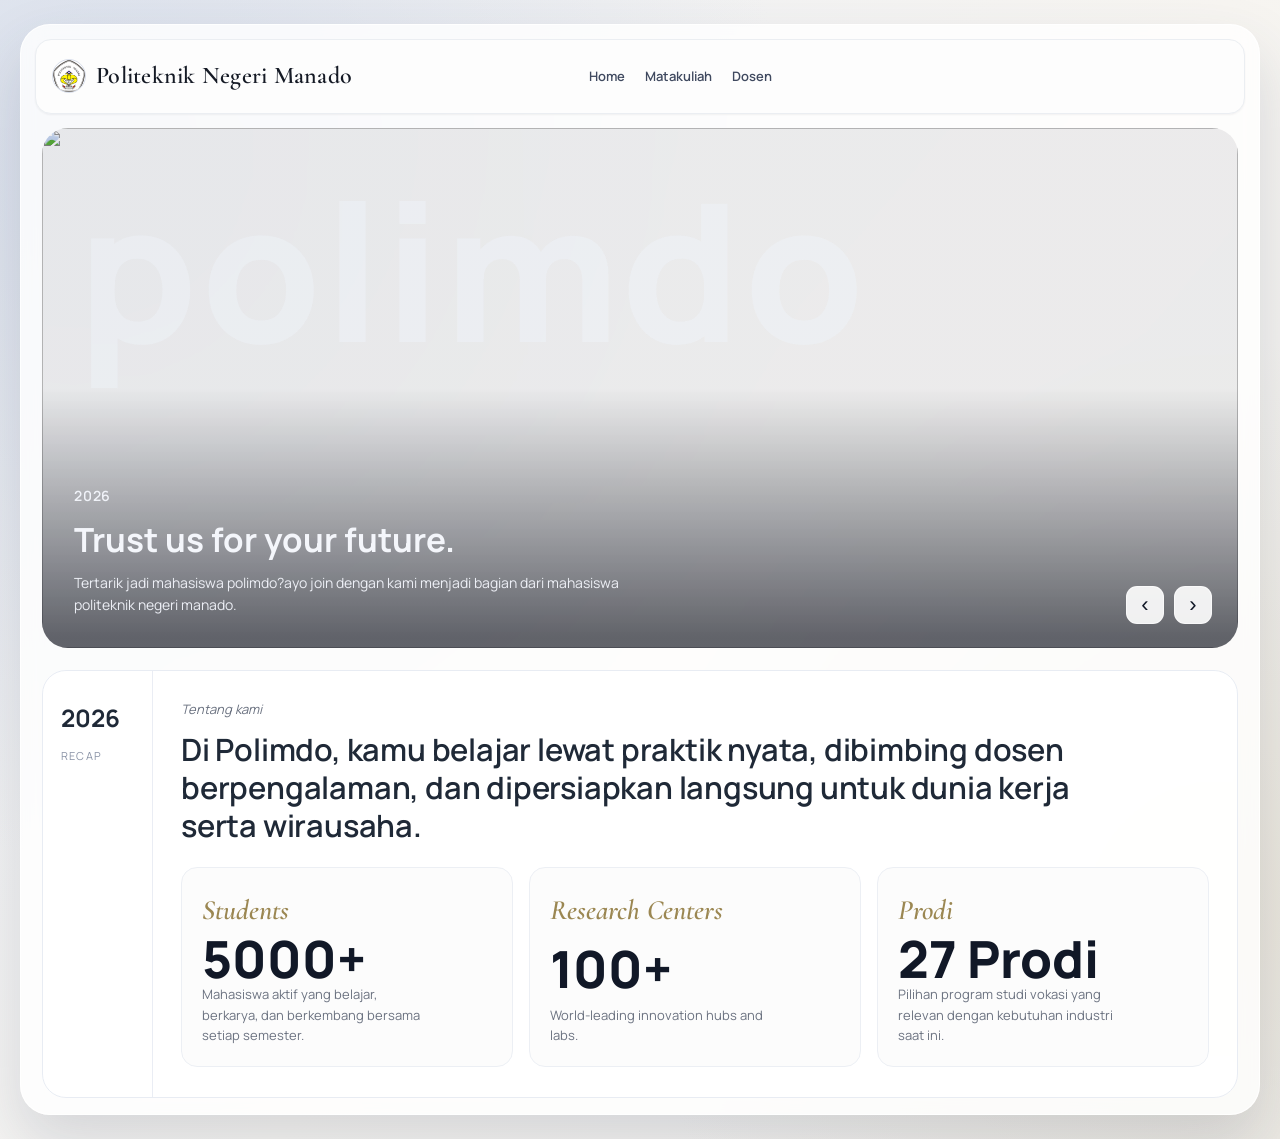
==== page/index.html @ b1f9617b "buat slider gambar di home" ====
<!DOCTYPE html>
<html lang="id">
<head>
    <meta charset="UTF-8">
    <meta name="viewport" content="width=device-width, initial-scale=1.0">
    <meta name="description" content="Sistem Akademik ATS Kampus - Platform manajemen akademik modern">
    <title>Home - ATS Kampus</title>
    <link rel="preconnect" href="https://fonts.googleapis.com">
    <link rel="preconnect" href="https://fonts.gstatic.com" crossorigin>
    <link href="https://fonts.googleapis.com/css2?family=Cormorant+Garamond:wght@500;600;700&family=Manrope:wght@400;500;600;700;800&display=swap" rel="stylesheet">
    <link rel="stylesheet" href="../assets/css/style.css">
</head>
<body class="home-page">

<div class="home-surface">
    <header class="home-topbar">
        <a class="brand" href="index.html">
            <span class="brand-mark">
                <img src="../assets/img/logo_polimdo.png" alt="Logo Politeknik Negeri Manado">
            </span>
            <span class="brand-text">Politeknik Negeri Manado</span>
        </a>

        <nav class="home-nav" aria-label="Navigasi utama">
            <a href="index.html">Home</a>
            <a href="list.html">Matakuliah</a>
            <a href="dosen.html">Dosen</a>
        </nav>

        <div class="nav-spacer" aria-hidden="true"></div>
    </header>

    <main class="home-main">
        <section class="hero-card" aria-label="Highlight utama kampus">
            <div class="hero-slides" aria-hidden="true">
                <img class="hero-slide is-active" src="https://images.unsplash.com/photo-1523050854058-8df90110c9f1?auto=format&fit=crop&w=1600&q=80" alt="">
                <img class="hero-slide" src="https://images.unsplash.com/photo-1541339907198-e08756dedf3f?auto=format&fit=crop&w=1600&q=80" alt="">
                <img class="hero-slide" src="https://images.unsplash.com/photo-1523240795612-9a054b0db644?auto=format&fit=crop&w=1600&q=80" alt="">
            </div>
            <div class="hero-overlay"></div>
            <div class="hero-title-watermark">POLIMDO</div>

            <div class="hero-content">
                <p class="hero-year">2026</p>
                <h1>Trust us for your future.</h1>
                <p>Tertarik jadi mahasiswa polimdo?ayo join dengan kami menjadi bagian dari mahasiswa politeknik negeri manado.</p>
            </div>

            <div class="hero-controls">
                <button type="button" class="hero-prev" aria-label="Gambar sebelumnya">&#8249;</button>
                <button type="button" class="hero-next" aria-label="Gambar berikutnya">&#8250;</button>
            </div>
        </section>

        <section class="numbers-block" aria-label="Ringkasan pencapaian">
            <aside class="recap-rail">
                <span>2026</span>
                <p>Recap</p>
            </aside>

            <div class="numbers-content">
                <p class="eyebrow">Tentang kami</p>
                <h2>Di Polimdo, kamu belajar lewat praktik nyata, dibimbing dosen berpengalaman, dan dipersiapkan langsung untuk dunia kerja serta wirausaha.</h2>

                <div class="numbers-grid">
                    <article class="number-card">
                        <h3>Students</h3>
                        <strong>5000+</strong>
                        <p>Mahasiswa aktif yang belajar, berkarya, dan berkembang bersama setiap semester.</p>
                    </article>

                    <article class="number-card">
                        <h3>Research Centers</h3>
                        <strong>100+</strong>
                        <p>World-leading innovation hubs and labs.</p>
                    </article>

                    <article class="number-card">
                        <h3>Prodi</h3>
                        <strong>27 Prodi</strong>
                        <p>Pilihan program studi vokasi yang relevan dengan kebutuhan industri saat ini.</p>
                    </article>
                </div>
            </div>
        </section>
    </main>
</div>

<script>
    (function () {
        var slides = document.querySelectorAll('.hero-slide');
        var prevButton = document.querySelector('.hero-prev');
        var nextButton = document.querySelector('.hero-next');
        var currentIndex = 0;

        if (!slides.length || !prevButton || !nextButton) {
            return;
        }

        function showSlide(index) {
            slides[currentIndex].classList.remove('is-active');
            currentIndex = (index + slides.length) % slides.length;
            slides[currentIndex].classList.add('is-active');
        }

        prevButton.addEventListener('click', function () {
            showSlide(currentIndex - 1);
        });

        nextButton.addEventListener('click', function () {
            showSlide(currentIndex + 1);
        });
    })();
</script>

</body>
</html>
---- assets/css/style.css ----
/* RESET */
* {
    margin: 0;
    padding: 0;
    box-sizing: border-box;
}

/* COLOR PALETTE - shadcn inspired */
:root {
    --bg-primary: #ffffff;
    --bg-secondary: #f9fafb;
    --border: #e5e7eb;
    --border-light: #f3f4f6;
    --text-primary: #111827;
    --text-secondary: #6b7280;
    --text-tertiary: #9ca3af;
    --accent: #3b82f6;
    --accent-hover: #2563eb;
    --shadow-sm: 0 1px 2px 0 rgba(0, 0, 0, 0.05);
    --shadow-md: 0 4px 6px -1px rgba(0, 0, 0, 0.1);
}

/* GLOBAL */
body {
    font-family: -apple-system, BlinkMacSystemFont, 'Segoe UI', Roboto, 'Helvetica Neue', sans-serif;
    background: var(--bg-secondary);
    color: var(--text-primary);
    line-height: 1.6;
    min-height: 100vh;
    display: flex;
    flex-direction: column;
}

/* HOME PAGE */
.home-page {
    font-family: 'Manrope', -apple-system, BlinkMacSystemFont, 'Segoe UI', sans-serif;
    background:
        radial-gradient(circle at 8% 15%, rgba(194, 204, 223, 0.45), transparent 45%),
        radial-gradient(circle at 95% 80%, rgba(222, 211, 186, 0.38), transparent 38%),
        linear-gradient(130deg, #eceff5 0%, #f7f5f1 55%, #efefee 100%);
    min-height: 100vh;
    display: block;
    color: #111827;
}

.home-surface {
    max-width: 1240px;
    margin: 24px auto;
    padding: 14px;
    background: rgba(255, 255, 255, 0.8);
    border: 1px solid rgba(255, 255, 255, 0.85);
    border-radius: 30px;
    backdrop-filter: blur(10px);
    box-shadow: 0 28px 60px rgba(56, 66, 93, 0.17);
}

.home-topbar {
    display: flex;
    align-items: center;
    justify-content: space-between;
    gap: 16px;
    background: #fdfdfd;
    border: 1px solid #ebeef2;
    border-radius: 16px;
    padding: 10px 16px;
}

.brand {
    display: flex;
    align-items: center;
    gap: 10px;
    text-decoration: none;
    color: #151a25;
    min-width: 220px;
}

.brand-mark {
    width: 34px;
    height: 34px;
    border-radius: 50%;
    display: grid;
    place-items: center;
    background: #ffffff;
    border: 1px solid #d8deeb;
    overflow: hidden;
}

.brand-mark img {
    width: 100%;
    height: 100%;
    object-fit: cover;
}

.brand-text {
    font-family: 'Cormorant Garamond', Georgia, serif;
    font-size: 24px;
    letter-spacing: 0.25px;
    font-weight: 600;
}

.home-nav {
    display: flex;
    align-items: center;
    justify-content: center;
    flex-wrap: wrap;
    gap: 20px;
    flex: 1;
}

.home-nav a {
    color: #3f495f;
    text-decoration: none;
    font-size: 13px;
    font-weight: 600;
    transition: color 0.2s ease;
}

.home-nav a:hover {
    color: #0f1f4c;
}

.nav-spacer {
    min-width: 220px;
}

.home-main {
    padding: 14px 2px 2px;
}

.hero-card {
    position: relative;
    min-height: 520px;
    border-radius: 26px;
    overflow: hidden;
    display: flex;
    align-items: flex-end;
    padding: 32px;
    isolation: isolate;
}

.hero-slides {
    position: absolute;
    inset: 0;
    z-index: -3;
}

.hero-slide {
    position: absolute;
    inset: 0;
    width: 100%;
    height: 100%;
    object-fit: cover;
    opacity: 0;
    transform: scale(1.03);
    transition: opacity 0.45s ease, transform 0.6s ease;
}

.hero-slide.is-active {
    opacity: 1;
    transform: scale(1);
}

.hero-overlay {
    position: absolute;
    inset: 0;
    background: linear-gradient(0deg, rgba(13, 16, 27, 0.65) 2%, rgba(20, 22, 31, 0.08) 50%);
    z-index: -2;
}

.hero-title-watermark {
    position: absolute;
    top: 64px;
    left: 36px;
    font-size: clamp(5rem, 17vw, 12rem);
    letter-spacing: 3px;
    text-transform: lowercase;
    color: rgba(238, 243, 251, 0.43);
    font-weight: 800;
    line-height: 0.8;
    pointer-events: none;
}

.hero-content {
    max-width: 600px;
    color: #f4f6fb;
    position: relative;
    z-index: 1;
}

.hero-year {
    font-size: 14px;
    font-weight: 600;
    margin-bottom: 12px;
    letter-spacing: 0.8px;
}

.hero-content h1 {
    font-size: clamp(1.35rem, 2.6vw, 2.1rem);
    font-weight: 700;
    line-height: 1.25;
    margin-bottom: 12px;
    text-wrap: balance;
}

.hero-content p {
    font-size: 14px;
    line-height: 1.55;
    color: rgba(246, 249, 255, 0.92);
}

.hero-controls {
    position: absolute;
    right: 26px;
    bottom: 24px;
    display: flex;
    gap: 10px;
}

.hero-controls button {
    width: 38px;
    height: 38px;
    border: 1px solid rgba(255, 255, 255, 0.6);
    border-radius: 11px;
    color: #111827;
    background: rgba(255, 255, 255, 0.9);
    font-size: 22px;
    line-height: 1;
    cursor: pointer;
}

.numbers-block {
    margin-top: 22px;
    display: grid;
    grid-template-columns: 110px 1fr;
    background: rgba(255, 255, 255, 0.86);
    border: 1px solid #e8ecf3;
    border-radius: 24px;
    overflow: hidden;
}

.recap-rail {
    border-right: 1px solid #eaedf4;
    padding: 28px 18px;
    display: flex;
    flex-direction: column;
    justify-content: flex-start;
    align-items: flex-start;
    gap: 10px;
}

.recap-rail span {
    font-size: 24px;
    font-weight: 700;
    color: #1f2937;
}

.recap-rail p {
    text-transform: uppercase;
    letter-spacing: 1.2px;
    font-size: 11px;
    color: #8a93a6;
}

.numbers-content {
    padding: 28px 28px 30px;
}

.eyebrow {
    font-size: 13px;
    color: #6b7280;
    margin-bottom: 10px;
    font-style: italic;
}

.numbers-content h2 {
    font-size: clamp(1.4rem, 2.4vw, 2.2rem);
    line-height: 1.25;
    margin-bottom: 22px;
    max-width: 920px;
    font-weight: 600;
    color: #1f2937;
}

.numbers-grid {
    display: grid;
    grid-template-columns: repeat(3, minmax(180px, 1fr));
    gap: 16px;
}

.number-card {
    background: rgba(252, 252, 252, 0.95);
    border: 1px solid #eceff4;
    border-radius: 16px;
    padding: 20px;
    min-height: 188px;
    display: flex;
    flex-direction: column;
    justify-content: space-between;
}

.number-card h3 {
    color: #9b8752;
    font-weight: 600;
    font-style: italic;
    font-size: 28px;
    font-family: 'Cormorant Garamond', Georgia, serif;
}

.number-card strong {
    display: block;
    font-size: clamp(2rem, 4vw, 3.2rem);
    font-weight: 800;
    color: #111827;
    line-height: 1;
}

.number-card p {
    font-size: 13px;
    color: #6b7280;
    max-width: 220px;
}

/* NAVBAR */
header {
    background: var(--bg-primary);
    border-bottom: 1px solid var(--border);
    padding: 0;
    box-shadow: var(--shadow-sm);
    position: sticky;
    top: 0;
    z-index: 100;
}

nav {
    display: flex;
    justify-content: space-between;
    align-items: center;
    padding: 16px 40px;
    max-width: 1400px;
    margin: 0 auto;
    width: 100%;
}

nav h1 {
    color: var(--text-primary);
    font-size: 20px;
    font-weight: 700;
    letter-spacing: -0.3px;
}

nav ul {
    list-style: none;
    display: flex;
    gap: 32px;
}

nav ul li a {
    color: var(--text-secondary);
    text-decoration: none;
    font-weight: 500;
    transition: color 0.2s ease;
    position: relative;
    font-size: 14px;
}

nav ul li a:hover {
    color: var(--accent);
}

/* MAIN */
main {
    flex: 1;
    max-width: 1200px;
    width: 100%;
    margin: 0 auto;
}

/* CONTAINER */
.container {
    padding: 48px 40px;
    width: 100%;
}

/* SECTION TITLE */
section h2 {
    font-size: 28px;
    margin-bottom: 32px;
    color: var(--text-primary);
    font-weight: 600;
    letter-spacing: -0.2px;
}

/* CARD */
.card {
    background: var(--bg-primary);
    padding: 24px;
    border-radius: 8px;
    box-shadow: var(--shadow-sm);
    margin-bottom: 16px;
    transition: all 0.2s ease;
    border: 1px solid var(--border);
}

.card:hover {
    border-color: var(--border-light);
    box-shadow: 0 10px 15px -3px rgba(0, 0, 0, 0.1);
}

.card h2 {
    font-size: 24px;
    margin-bottom: 12px;
    color: var(--text-primary);
    font-weight: 600;
}

.card h3 {
    font-size: 18px;
    margin-bottom: 8px;
    color: var(--text-primary);
    font-weight: 600;
}

.card p {
    color: var(--text-secondary);
    font-size: 14px;
    line-height: 1.7;
}

/* LIST */
.list {
    display: grid;
    grid-template-columns: repeat(auto-fit, minmax(280px, 1fr));
    gap: 20px;
    margin-top: 24px;
}

.list .card {
    text-align: center;
    padding: 32px 24px;
    display: flex;
    flex-direction: column;
    align-items: center;
    justify-content: center;
}

.list .card h3 {
    margin-bottom: 8px;
}

.list .card p {
    color: var(--text-tertiary);
    font-weight: 500;
    font-size: 13px;
}

/* PROFILE */
.profile {
    display: flex;
    gap: 32px;
    align-items: flex-start;
    max-width: 700px;
    margin: 0 auto;
}

.profile img {
    width: 140px;
    height: 140px;
    border-radius: 8px;
    object-fit: cover;
    box-shadow: var(--shadow-md);
    flex-shrink: 0;
    border: 1px solid var(--border);
}

.profile > div {
    flex: 1;
}

.profile h2 {
    margin-bottom: 16px;
}

.profile p {
    margin-bottom: 12px;
    color: var(--text-secondary);
    font-size: 14px;
    line-height: 1.7;
}

.profile p strong {
    color: var(--text-primary);
    font-weight: 600;
}

/* DOSEN TABLE */
.dosen-section h2,
.matkul-section h2 {
    margin-bottom: 18px;
}

.table-responsive {
    width: 100%;
    overflow-x: auto;
}

.dosen-table,
.matkul-table {
    width: 100%;
    border-collapse: collapse;
    min-width: 920px;
}

.dosen-table th,
.dosen-table td,
.matkul-table th,
.matkul-table td {
    border: 1px solid var(--border);
    padding: 12px 14px;
    text-align: left;
    vertical-align: top;
    font-size: 14px;
}

.dosen-table thead th,
.matkul-table thead th {
    background: #f3f6fb;
    color: #1f2937;
    font-weight: 700;
}

.dosen-table tbody tr:nth-child(even),
.matkul-table tbody tr:nth-child(even) {
    background: #fbfcff;
}

.dosen-table td:first-child,
.dosen-table th:first-child,
.matkul-table td:first-child,
.matkul-table th:first-child {
    width: 56px;
    text-align: center;
}

/* FOOTER */
footer {
    text-align: center;
    padding: 24px 40px;
    background: var(--bg-primary);
    color: var(--text-secondary);
    border-top: 1px solid var(--border);
    margin-top: auto;
    font-size: 13px;
    font-weight: 500;
}

/* RESPONSIVE */
@media (max-width: 768px) {
    nav {
        flex-direction: column;
        gap: 16px;
        padding: 12px 20px;
    }

    nav h1 {
        font-size: 18px;
    }

    nav ul {
        gap: 16px;
        font-size: 13px;
    }

    .container {
        padding: 32px 20px;
    }

    section h2 {
        font-size: 22px;
        margin-bottom: 24px;
    }

    .card {
        padding: 16px;
    }

    .profile {
        flex-direction: column;
        gap: 20px;
        text-align: center;
    }

    .profile img {
        width: 120px;
        height: 120px;
        margin: 0 auto;
    }

    .list {
        grid-template-columns: 1fr;
        gap: 16px;
    }

    .dosen-table th,
    .dosen-table td,
    .matkul-table th,
    .matkul-table td {
        font-size: 13px;
        padding: 10px 12px;
    }

    .home-surface {
        margin: 0;
        border-radius: 0;
        padding: 8px;
    }

    .home-topbar {
        flex-direction: column;
        align-items: stretch;
        gap: 12px;
    }

    .brand,
    .nav-spacer {
        min-width: 0;
    }

    .home-nav {
        justify-content: flex-start;
        gap: 14px;
    }

    .hero-card {
        min-height: 430px;
        padding: 20px;
        border-radius: 20px;
        background-position: 60% center;
    }

    .hero-title-watermark {
        top: 32px;
        left: 20px;
    }

    .hero-controls {
        right: 16px;
        bottom: 16px;
    }

    .numbers-block {
        grid-template-columns: 1fr;
    }

    .recap-rail {
        border-right: none;
        border-bottom: 1px solid #eaedf4;
        flex-direction: row;
        align-items: baseline;
        justify-content: flex-start;
        gap: 8px;
        padding: 16px 20px;
    }

    .numbers-content {
        padding: 20px;
    }

    .numbers-grid {
        grid-template-columns: 1fr;
    }
}
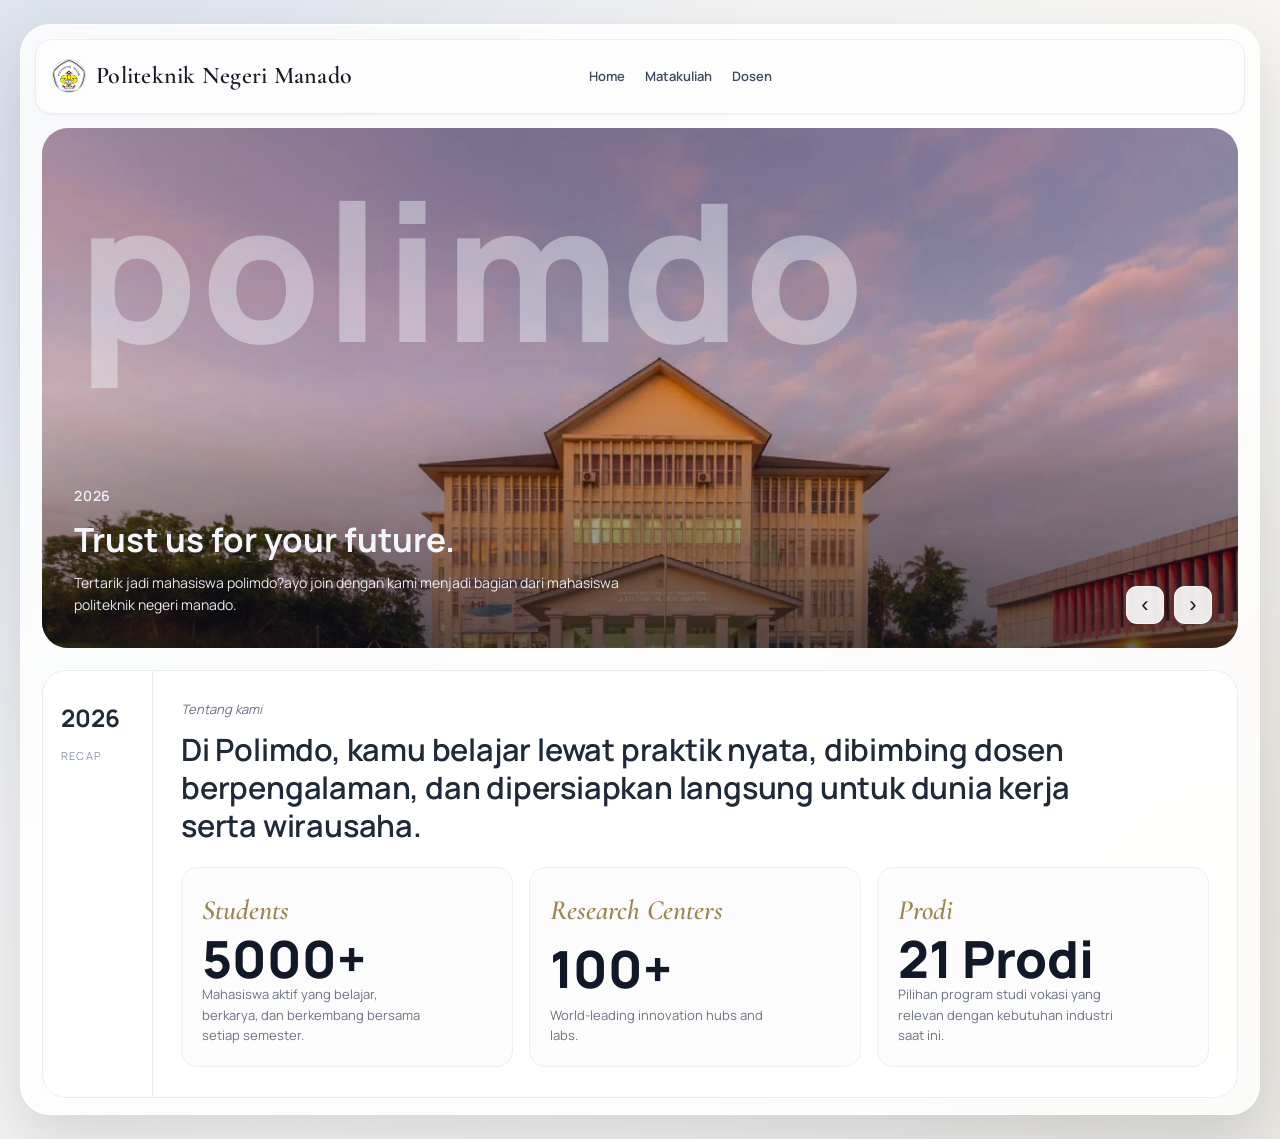
==== commit 3403cc19: "ganti foto di slider nya" ====
--- a/page/index.html
+++ b/page/index.html
@@ -33,9 +33,9 @@
     <main class="home-main">
         <section class="hero-card" aria-label="Highlight utama kampus">
             <div class="hero-slides" aria-hidden="true">
-                <img class="hero-slide is-active" src="https://images.unsplash.com/photo-1523050854058-8df90110c9f1?auto=format&fit=crop&w=1600&q=80" alt="">
+                <img class="hero-slide is-active" src="../assets/img/kp.jpg" alt="Kampus Politeknik Negeri Manado">
                 <img class="hero-slide" src="https://images.unsplash.com/photo-1541339907198-e08756dedf3f?auto=format&fit=crop&w=1600&q=80" alt="">
-                <img class="hero-slide" src="https://images.unsplash.com/photo-1523240795612-9a054b0db644?auto=format&fit=crop&w=1600&q=80" alt="">
+                <img class="hero-slide" src="../assets/img/gkt.jpg" alt="Gedung Kampus Politeknik Negeri Manado">
             </div>
             <div class="hero-overlay"></div>
             <div class="hero-title-watermark">POLIMDO</div>
@@ -77,7 +77,7 @@
 
                     <article class="number-card">
                         <h3>Prodi</h3>
-                        <strong>27 Prodi</strong>
+                        <strong>21 Prodi</strong>
                         <p>Pilihan program studi vokasi yang relevan dengan kebutuhan industri saat ini.</p>
                     </article>
                 </div>
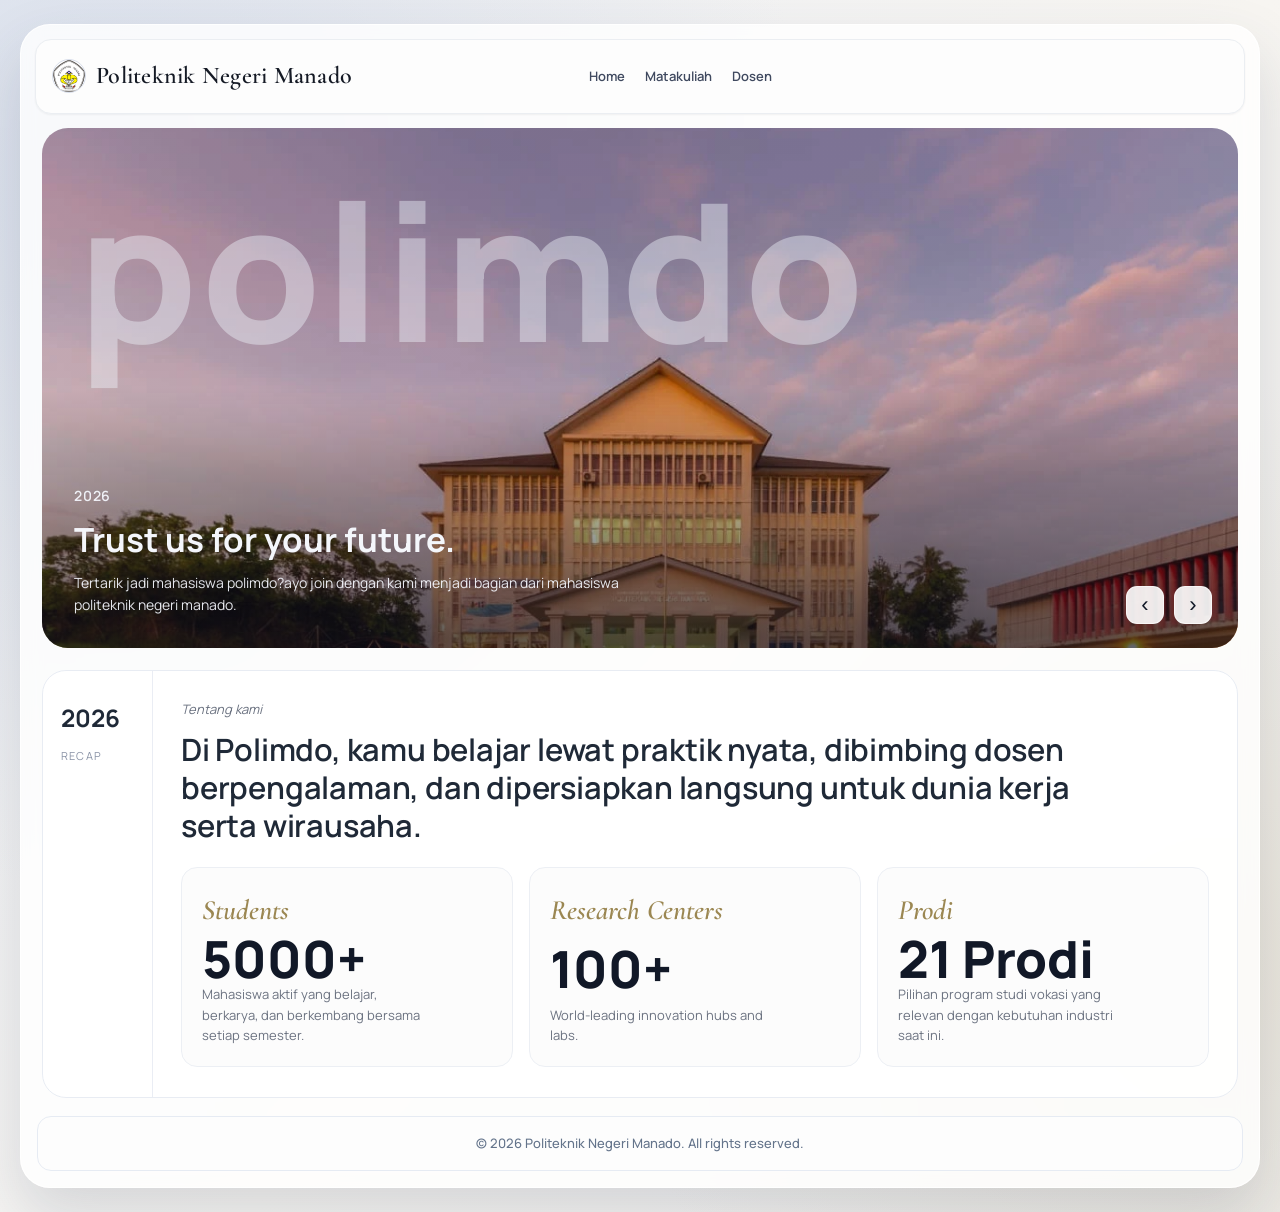
==== commit 08e2ef7c: "tambah footer smua page" ====
--- a/page/index.html
+++ b/page/index.html
@@ -84,6 +84,10 @@
             </div>
         </section>
     </main>
+
+    <footer class="site-footer">
+        <p>&copy; 2026 Politeknik Negeri Manado. All rights reserved.</p>
+    </footer>
 </div>
 
 <script>
--- a/assets/css/style.css
+++ b/assets/css/style.css
@@ -320,6 +320,22 @@
     max-width: 220px;
 }
 
+.site-footer {
+    margin: 16px 2px 2px;
+    padding: 16px 20px;
+    border: 1px solid #e6ebf3;
+    border-radius: 14px;
+    background: #fdfdfd;
+    text-align: center;
+}
+
+.site-footer p {
+    margin: 0;
+    color: #64748b;
+    font-size: 13px;
+    font-weight: 500;
+}
+
 /* NAVBAR */
 header {
     background: var(--bg-primary);
@@ -668,4 +684,10 @@
     .numbers-grid {
         grid-template-columns: 1fr;
     }
+
+    .site-footer {
+        margin: 12px 0 0;
+        border-radius: 12px;
+        padding: 14px 12px;
+    }
 }
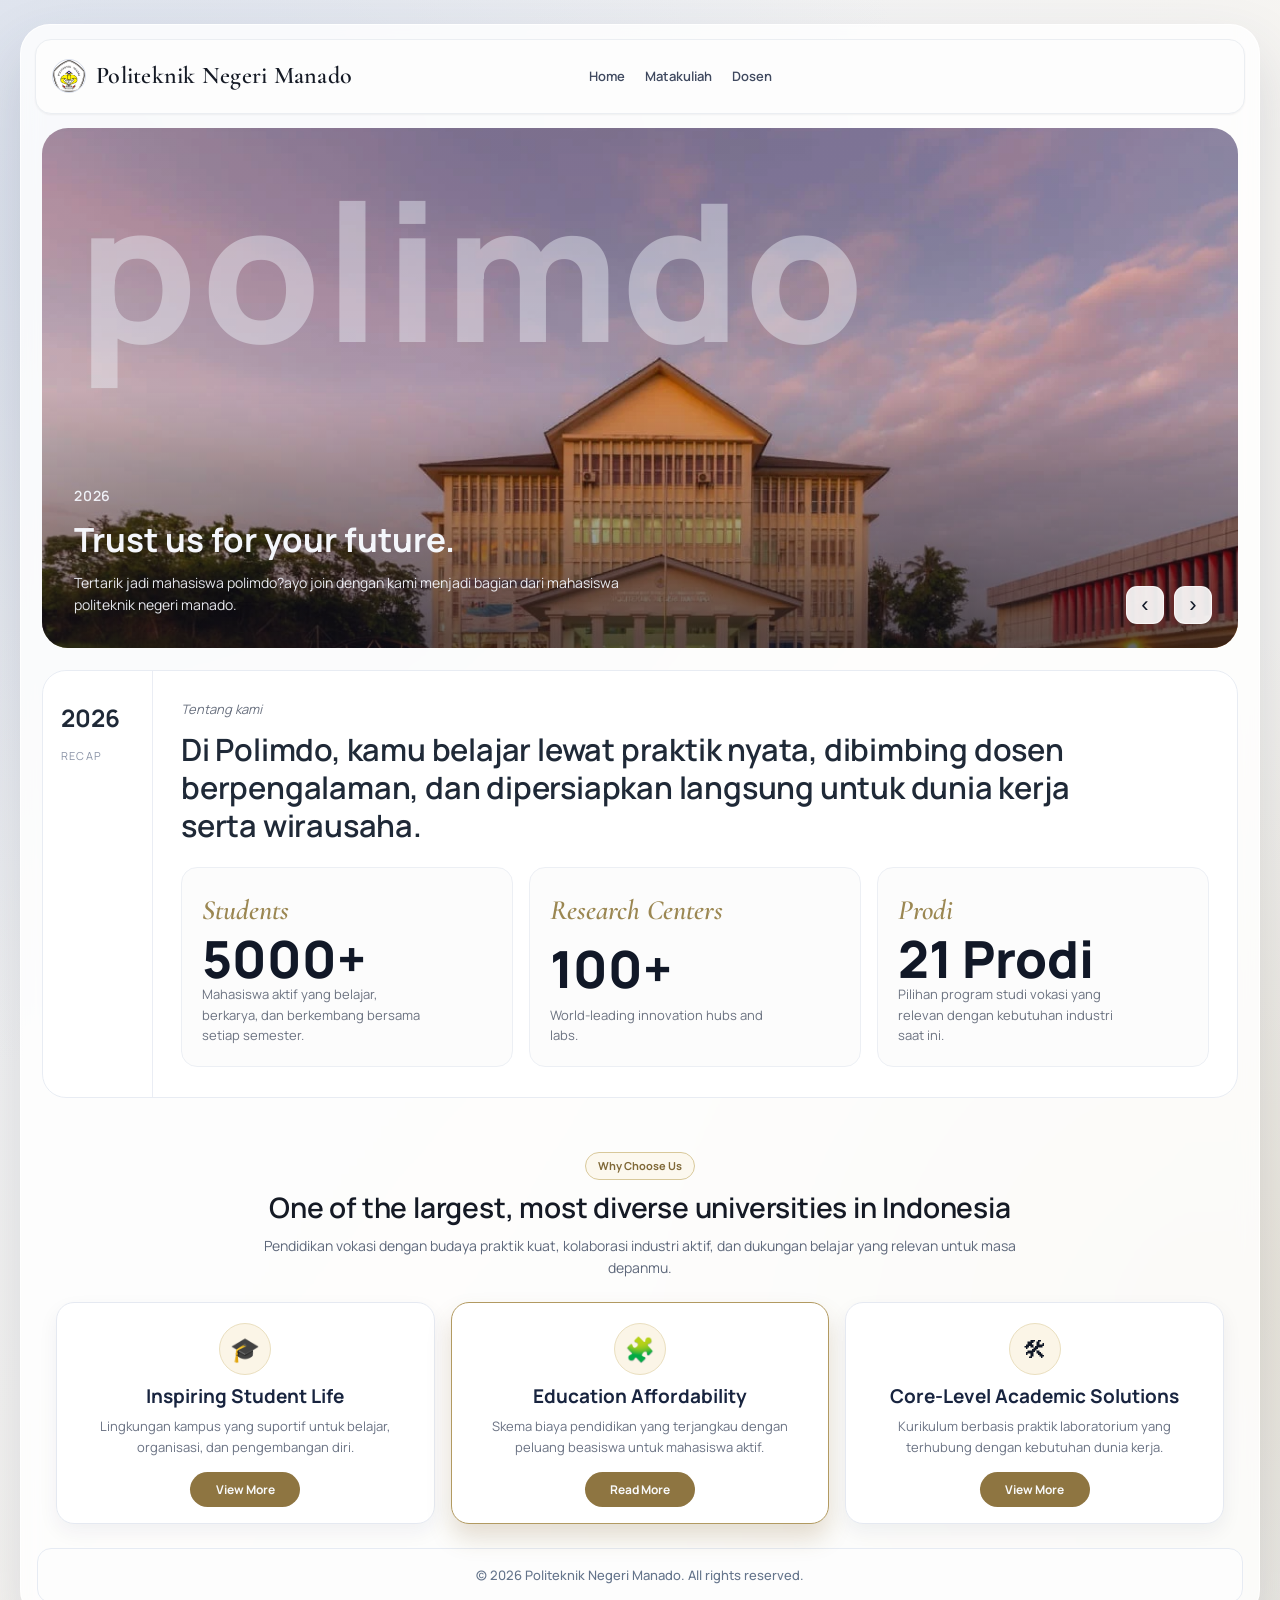
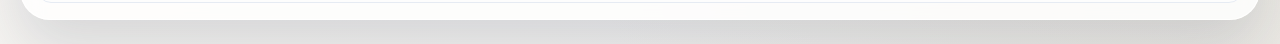
==== commit 791d2ace: "tambah why choose di home" ====
--- a/page/index.html
+++ b/page/index.html
@@ -83,6 +83,35 @@
                 </div>
             </div>
         </section>
+
+        <section class="choose-section" aria-label="Alasan memilih Polimdo">
+            <p class="choose-chip">Why Choose Us</p>
+            <h2>One of the largest, most diverse universities in Indonesia</h2>
+            <p class="choose-subtitle">Pendidikan vokasi dengan budaya praktik kuat, kolaborasi industri aktif, dan dukungan belajar yang relevan untuk masa depanmu.</p>
+
+            <div class="choose-grid">
+                <article class="choose-card">
+                    <span class="choose-icon" aria-hidden="true">🎓</span>
+                    <h3>Inspiring Student Life</h3>
+                    <p>Lingkungan kampus yang suportif untuk belajar, organisasi, dan pengembangan diri.</p>
+                    <a href="dosen.html">View More</a>
+                </article>
+
+                <article class="choose-card highlight">
+                    <span class="choose-icon" aria-hidden="true">🧩</span>
+                    <h3>Education Affordability</h3>
+                    <p>Skema biaya pendidikan yang terjangkau dengan peluang beasiswa untuk mahasiswa aktif.</p>
+                    <a href="list.html">Read More</a>
+                </article>
+
+                <article class="choose-card">
+                    <span class="choose-icon" aria-hidden="true">🛠</span>
+                    <h3>Core-Level Academic Solutions</h3>
+                    <p>Kurikulum berbasis praktik laboratorium yang terhubung dengan kebutuhan dunia kerja.</p>
+                    <a href="list.html">View More</a>
+                </article>
+            </div>
+        </section>
     </main>
 
     <footer class="site-footer">
--- a/assets/css/style.css
+++ b/assets/css/style.css
@@ -320,6 +320,101 @@
     max-width: 220px;
 }
 
+.choose-section {
+    margin-top: 24px;
+    padding: 30px 14px 6px;
+    text-align: center;
+}
+
+.choose-chip {
+    display: inline-flex;
+    align-items: center;
+    justify-content: center;
+    padding: 4px 12px;
+    border: 1px solid #d8c89a;
+    border-radius: 999px;
+    background: #fcf8ee;
+    font-size: 11px;
+    font-weight: 700;
+    color: #7f6837;
+    margin-bottom: 10px;
+}
+
+.choose-section h2 {
+    font-size: clamp(1.4rem, 2.2vw, 2.1rem);
+    line-height: 1.25;
+    margin: 0 auto 10px;
+    max-width: 760px;
+    color: #151a25;
+    letter-spacing: -0.2px;
+}
+
+.choose-subtitle {
+    margin: 0 auto 22px;
+    color: #5d677a;
+    max-width: 760px;
+    font-size: 14px;
+}
+
+.choose-grid {
+    display: grid;
+    grid-template-columns: repeat(3, minmax(200px, 1fr));
+    gap: 16px;
+}
+
+.choose-card {
+    background: #ffffff;
+    border: 1px solid #e5e9f1;
+    border-radius: 18px;
+    padding: 20px 18px 16px;
+    text-align: center;
+    box-shadow: 0 8px 20px rgba(24, 38, 63, 0.06);
+}
+
+.choose-card.highlight {
+    border-color: #b29a61;
+    box-shadow: 0 14px 24px rgba(125, 95, 34, 0.2);
+}
+
+.choose-icon {
+    width: 52px;
+    height: 52px;
+    border-radius: 50%;
+    display: grid;
+    place-items: center;
+    margin: 0 auto 10px;
+    background: #fbf5e7;
+    border: 1px solid #eadfbf;
+    font-size: 24px;
+}
+
+.choose-card h3 {
+    font-size: 19px;
+    line-height: 1.25;
+    margin-bottom: 8px;
+    color: #18243f;
+}
+
+.choose-card p {
+    font-size: 13px;
+    color: #6a7283;
+    margin-bottom: 14px;
+}
+
+.choose-card a {
+    display: inline-flex;
+    align-items: center;
+    justify-content: center;
+    min-width: 110px;
+    padding: 8px 14px;
+    background: #8e7541;
+    color: #f9fafb;
+    border-radius: 999px;
+    text-decoration: none;
+    font-size: 12px;
+    font-weight: 700;
+}
+
 .site-footer {
     margin: 16px 2px 2px;
     padding: 16px 20px;
@@ -685,6 +780,15 @@
         grid-template-columns: 1fr;
     }
 
+    .choose-section {
+        margin-top: 18px;
+        padding: 14px 4px 4px;
+    }
+
+    .choose-grid {
+        grid-template-columns: 1fr;
+    }
+
     .site-footer {
         margin: 12px 0 0;
         border-radius: 12px;
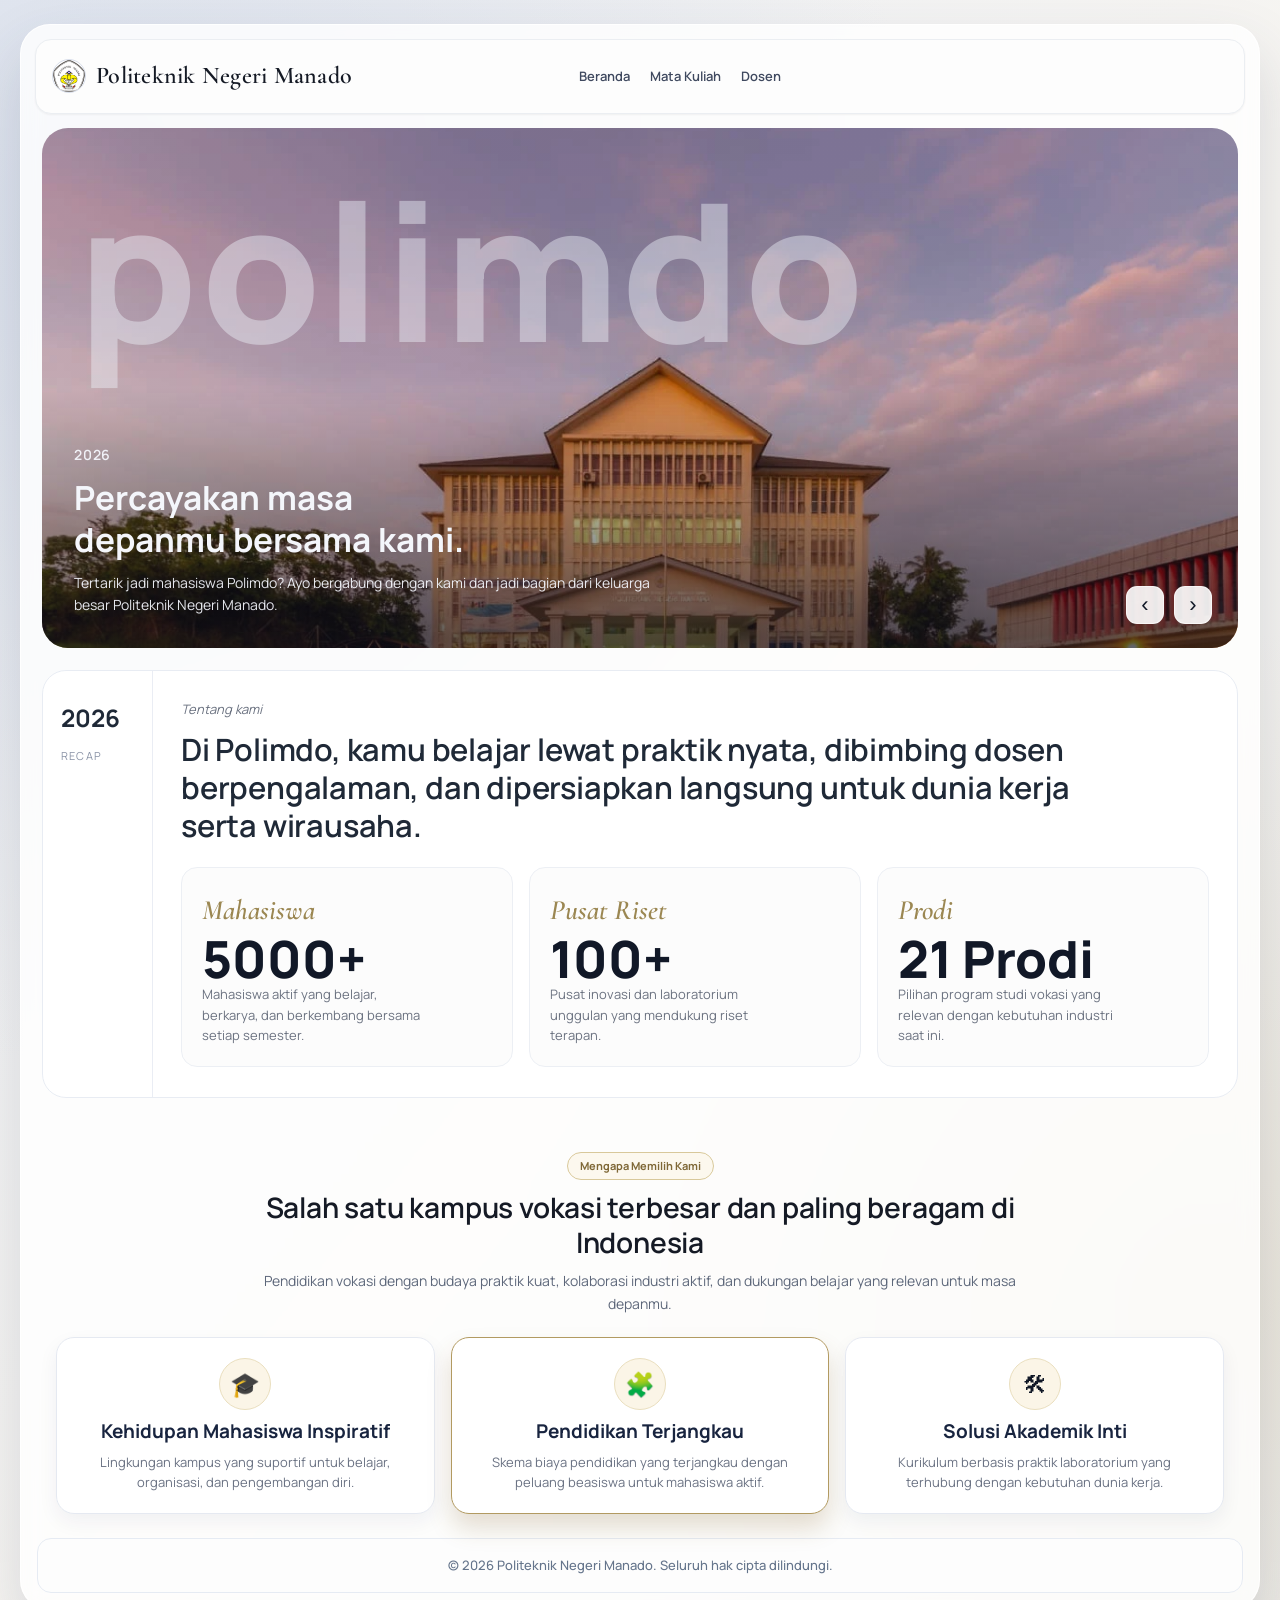
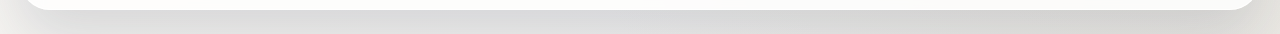
==== commit 5a8ab248: "ubah bahasa jadi indo" ====
--- a/page/index.html
+++ b/page/index.html
@@ -4,7 +4,7 @@
     <meta charset="UTF-8">
     <meta name="viewport" content="width=device-width, initial-scale=1.0">
     <meta name="description" content="Sistem Akademik ATS Kampus - Platform manajemen akademik modern">
-    <title>Home - ATS Kampus</title>
+    <title>Beranda - ATS Kampus</title>
     <link rel="preconnect" href="https://fonts.googleapis.com">
     <link rel="preconnect" href="https://fonts.gstatic.com" crossorigin>
     <link href="https://fonts.googleapis.com/css2?family=Cormorant+Garamond:wght@500;600;700&family=Manrope:wght@400;500;600;700;800&display=swap" rel="stylesheet">
@@ -22,8 +22,8 @@
         </a>
 
         <nav class="home-nav" aria-label="Navigasi utama">
-            <a href="index.html">Home</a>
-            <a href="list.html">Matakuliah</a>
+            <a href="index.html">Beranda</a>
+            <a href="list.html">Mata Kuliah</a>
             <a href="dosen.html">Dosen</a>
         </nav>
 
@@ -42,8 +42,8 @@
 
             <div class="hero-content">
                 <p class="hero-year">2026</p>
-                <h1>Trust us for your future.</h1>
-                <p>Tertarik jadi mahasiswa polimdo?ayo join dengan kami menjadi bagian dari mahasiswa politeknik negeri manado.</p>
+                <h1>Percayakan masa depanmu bersama kami.</h1>
+                <p>Tertarik jadi mahasiswa Polimdo? Ayo bergabung dengan kami dan jadi bagian dari keluarga besar Politeknik Negeri Manado.</p>
             </div>
 
             <div class="hero-controls">
@@ -64,15 +64,15 @@
 
                 <div class="numbers-grid">
                     <article class="number-card">
-                        <h3>Students</h3>
+                        <h3>Mahasiswa</h3>
                         <strong>5000+</strong>
                         <p>Mahasiswa aktif yang belajar, berkarya, dan berkembang bersama setiap semester.</p>
                     </article>
 
                     <article class="number-card">
-                        <h3>Research Centers</h3>
+                        <h3>Pusat Riset</h3>
                         <strong>100+</strong>
-                        <p>World-leading innovation hubs and labs.</p>
+                        <p>Pusat inovasi dan laboratorium unggulan yang mendukung riset terapan.</p>
                     </article>
 
                     <article class="number-card">
@@ -85,37 +85,34 @@
         </section>
 
         <section class="choose-section" aria-label="Alasan memilih Polimdo">
-            <p class="choose-chip">Why Choose Us</p>
-            <h2>One of the largest, most diverse universities in Indonesia</h2>
+            <p class="choose-chip">Mengapa Memilih Kami</p>
+            <h2>Salah satu kampus vokasi terbesar dan paling beragam di Indonesia</h2>
             <p class="choose-subtitle">Pendidikan vokasi dengan budaya praktik kuat, kolaborasi industri aktif, dan dukungan belajar yang relevan untuk masa depanmu.</p>
 
             <div class="choose-grid">
                 <article class="choose-card">
                     <span class="choose-icon" aria-hidden="true">🎓</span>
-                    <h3>Inspiring Student Life</h3>
+                    <h3>Kehidupan Mahasiswa Inspiratif</h3>
                     <p>Lingkungan kampus yang suportif untuk belajar, organisasi, dan pengembangan diri.</p>
-                    <a href="dosen.html">View More</a>
                 </article>
 
                 <article class="choose-card highlight">
                     <span class="choose-icon" aria-hidden="true">🧩</span>
-                    <h3>Education Affordability</h3>
+                    <h3>Pendidikan Terjangkau</h3>
                     <p>Skema biaya pendidikan yang terjangkau dengan peluang beasiswa untuk mahasiswa aktif.</p>
-                    <a href="list.html">Read More</a>
                 </article>
 
                 <article class="choose-card">
                     <span class="choose-icon" aria-hidden="true">🛠</span>
-                    <h3>Core-Level Academic Solutions</h3>
+                    <h3>Solusi Akademik Inti</h3>
                     <p>Kurikulum berbasis praktik laboratorium yang terhubung dengan kebutuhan dunia kerja.</p>
-                    <a href="list.html">View More</a>
                 </article>
             </div>
         </section>
     </main>
 
     <footer class="site-footer">
-        <p>&copy; 2026 Politeknik Negeri Manado. All rights reserved.</p>
+        <p>&copy; 2026 Politeknik Negeri Manado. Seluruh hak cipta dilindungi.</p>
     </footer>
 </div>
 
--- a/assets/css/style.css
+++ b/assets/css/style.css
@@ -398,21 +398,7 @@
 .choose-card p {
     font-size: 13px;
     color: #6a7283;
-    margin-bottom: 14px;
-}
-
-.choose-card a {
-    display: inline-flex;
-    align-items: center;
-    justify-content: center;
-    min-width: 110px;
-    padding: 8px 14px;
-    background: #8e7541;
-    color: #f9fafb;
-    border-radius: 999px;
-    text-decoration: none;
-    font-size: 12px;
-    font-weight: 700;
+    margin-bottom: 4px;
 }
 
 .site-footer {
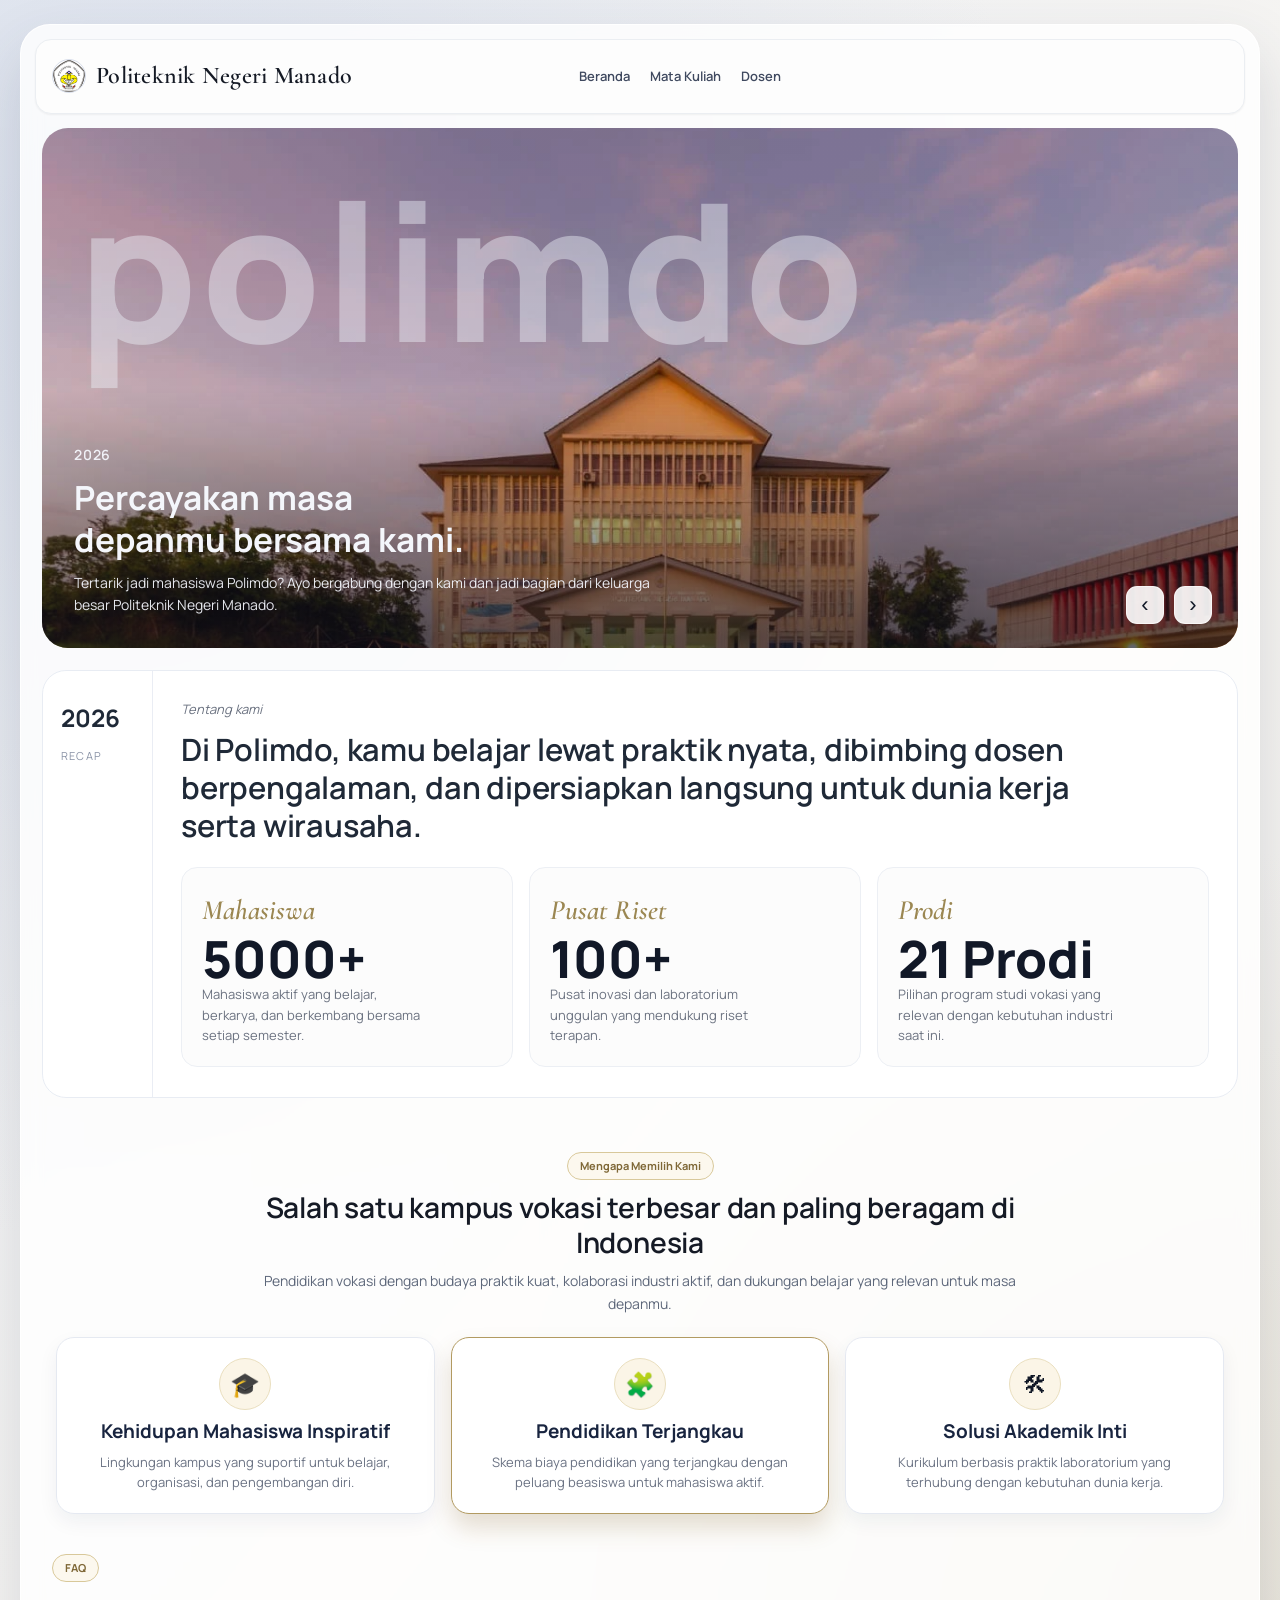
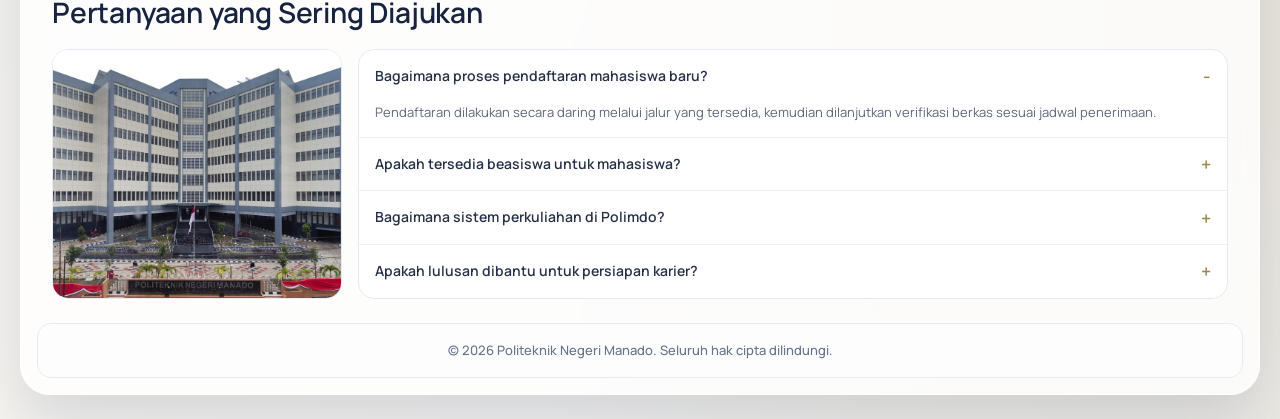
==== commit dcf8a038: "tambah faq" ====
--- a/page/index.html
+++ b/page/index.html
@@ -4,7 +4,7 @@
     <meta charset="UTF-8">
     <meta name="viewport" content="width=device-width, initial-scale=1.0">
     <meta name="description" content="Sistem Akademik ATS Kampus - Platform manajemen akademik modern">
-    <title>Beranda - ATS Kampus</title>
+    <title>Politeknik Negeri Manado - Beranda</title>
     <link rel="preconnect" href="https://fonts.googleapis.com">
     <link rel="preconnect" href="https://fonts.gstatic.com" crossorigin>
     <link href="https://fonts.googleapis.com/css2?family=Cormorant+Garamond:wght@500;600;700&family=Manrope:wght@400;500;600;700;800&display=swap" rel="stylesheet">
@@ -109,6 +109,39 @@
                 </article>
             </div>
         </section>
+
+        <section class="faq-section" aria-label="Pertanyaan yang sering ditanyakan">
+            <p class="faq-chip">FAQ</p>
+            <h2>Pertanyaan yang Sering Diajukan</h2>
+
+            <div class="faq-layout">
+                <figure class="faq-image-wrap">
+                    <img src="../assets/img/gkt.jpg" alt="Gedung kampus Politeknik Negeri Manado">
+                </figure>
+
+                <div class="faq-list">
+                    <details class="faq-item" open>
+                        <summary>Bagaimana proses pendaftaran mahasiswa baru?</summary>
+                        <p>Pendaftaran dilakukan secara daring melalui jalur yang tersedia, kemudian dilanjutkan verifikasi berkas sesuai jadwal penerimaan.</p>
+                    </details>
+
+                    <details class="faq-item">
+                        <summary>Apakah tersedia beasiswa untuk mahasiswa?</summary>
+                        <p>Tersedia beberapa program beasiswa dari kampus, pemerintah, dan mitra industri dengan syarat akademik tertentu.</p>
+                    </details>
+
+                    <details class="faq-item">
+                        <summary>Bagaimana sistem perkuliahan di Polimdo?</summary>
+                        <p>Pembelajaran mengutamakan praktik laboratorium, proyek terapan, dan kolaborasi dengan kebutuhan dunia kerja.</p>
+                    </details>
+
+                    <details class="faq-item">
+                        <summary>Apakah lulusan dibantu untuk persiapan karier?</summary>
+                        <p>Kampus menyediakan pembekalan karier, magang, dan jejaring industri untuk membantu kesiapan kerja lulusan.</p>
+                    </details>
+                </div>
+            </div>
+        </section>
     </main>
 
     <footer class="site-footer">
--- a/assets/css/style.css
+++ b/assets/css/style.css
@@ -401,6 +401,104 @@
     margin-bottom: 4px;
 }
 
+.faq-section {
+    margin-top: 26px;
+    padding: 8px 10px 6px;
+}
+
+.faq-chip {
+    display: inline-flex;
+    align-items: center;
+    justify-content: center;
+    padding: 4px 12px;
+    border: 1px solid #d8c89a;
+    border-radius: 999px;
+    background: #fcf8ee;
+    font-size: 11px;
+    font-weight: 700;
+    color: #7f6837;
+    margin-bottom: 8px;
+}
+
+.faq-section h2 {
+    font-size: clamp(1.35rem, 2.2vw, 2rem);
+    margin: 0 0 14px;
+    color: #18243f;
+}
+
+.faq-layout {
+    display: grid;
+    grid-template-columns: 290px 1fr;
+    gap: 16px;
+    align-items: stretch;
+}
+
+.faq-image-wrap {
+    margin: 0;
+    border-radius: 16px;
+    overflow: hidden;
+    min-height: 250px;
+    border: 1px solid #e6ebf3;
+}
+
+.faq-image-wrap img {
+    width: 100%;
+    height: 100%;
+    object-fit: cover;
+    display: block;
+}
+
+.faq-list {
+    background: #ffffff;
+    border: 1px solid #e5e9f1;
+    border-radius: 16px;
+    overflow: hidden;
+}
+
+.faq-item {
+    border-bottom: 1px solid #edf1f7;
+}
+
+.faq-item:last-child {
+    border-bottom: none;
+}
+
+.faq-item summary {
+    list-style: none;
+    cursor: pointer;
+    font-size: 14px;
+    font-weight: 600;
+    color: #273249;
+    padding: 15px 42px 15px 16px;
+    position: relative;
+}
+
+.faq-item summary::-webkit-details-marker {
+    display: none;
+}
+
+.faq-item summary::after {
+    content: "+";
+    position: absolute;
+    right: 16px;
+    top: 50%;
+    transform: translateY(-50%);
+    font-size: 18px;
+    color: #9b8752;
+}
+
+.faq-item[open] summary::after {
+    content: "-";
+}
+
+.faq-item p {
+    margin: 0;
+    padding: 0 16px 14px;
+    color: #5d677a;
+    font-size: 13px;
+    line-height: 1.6;
+}
+
 .site-footer {
     margin: 16px 2px 2px;
     padding: 16px 20px;
@@ -775,6 +873,19 @@
         grid-template-columns: 1fr;
     }
 
+    .faq-section {
+        margin-top: 20px;
+        padding: 8px 2px 4px;
+    }
+
+    .faq-layout {
+        grid-template-columns: 1fr;
+    }
+
+    .faq-image-wrap {
+        min-height: 190px;
+    }
+
     .site-footer {
         margin: 12px 0 0;
         border-radius: 12px;
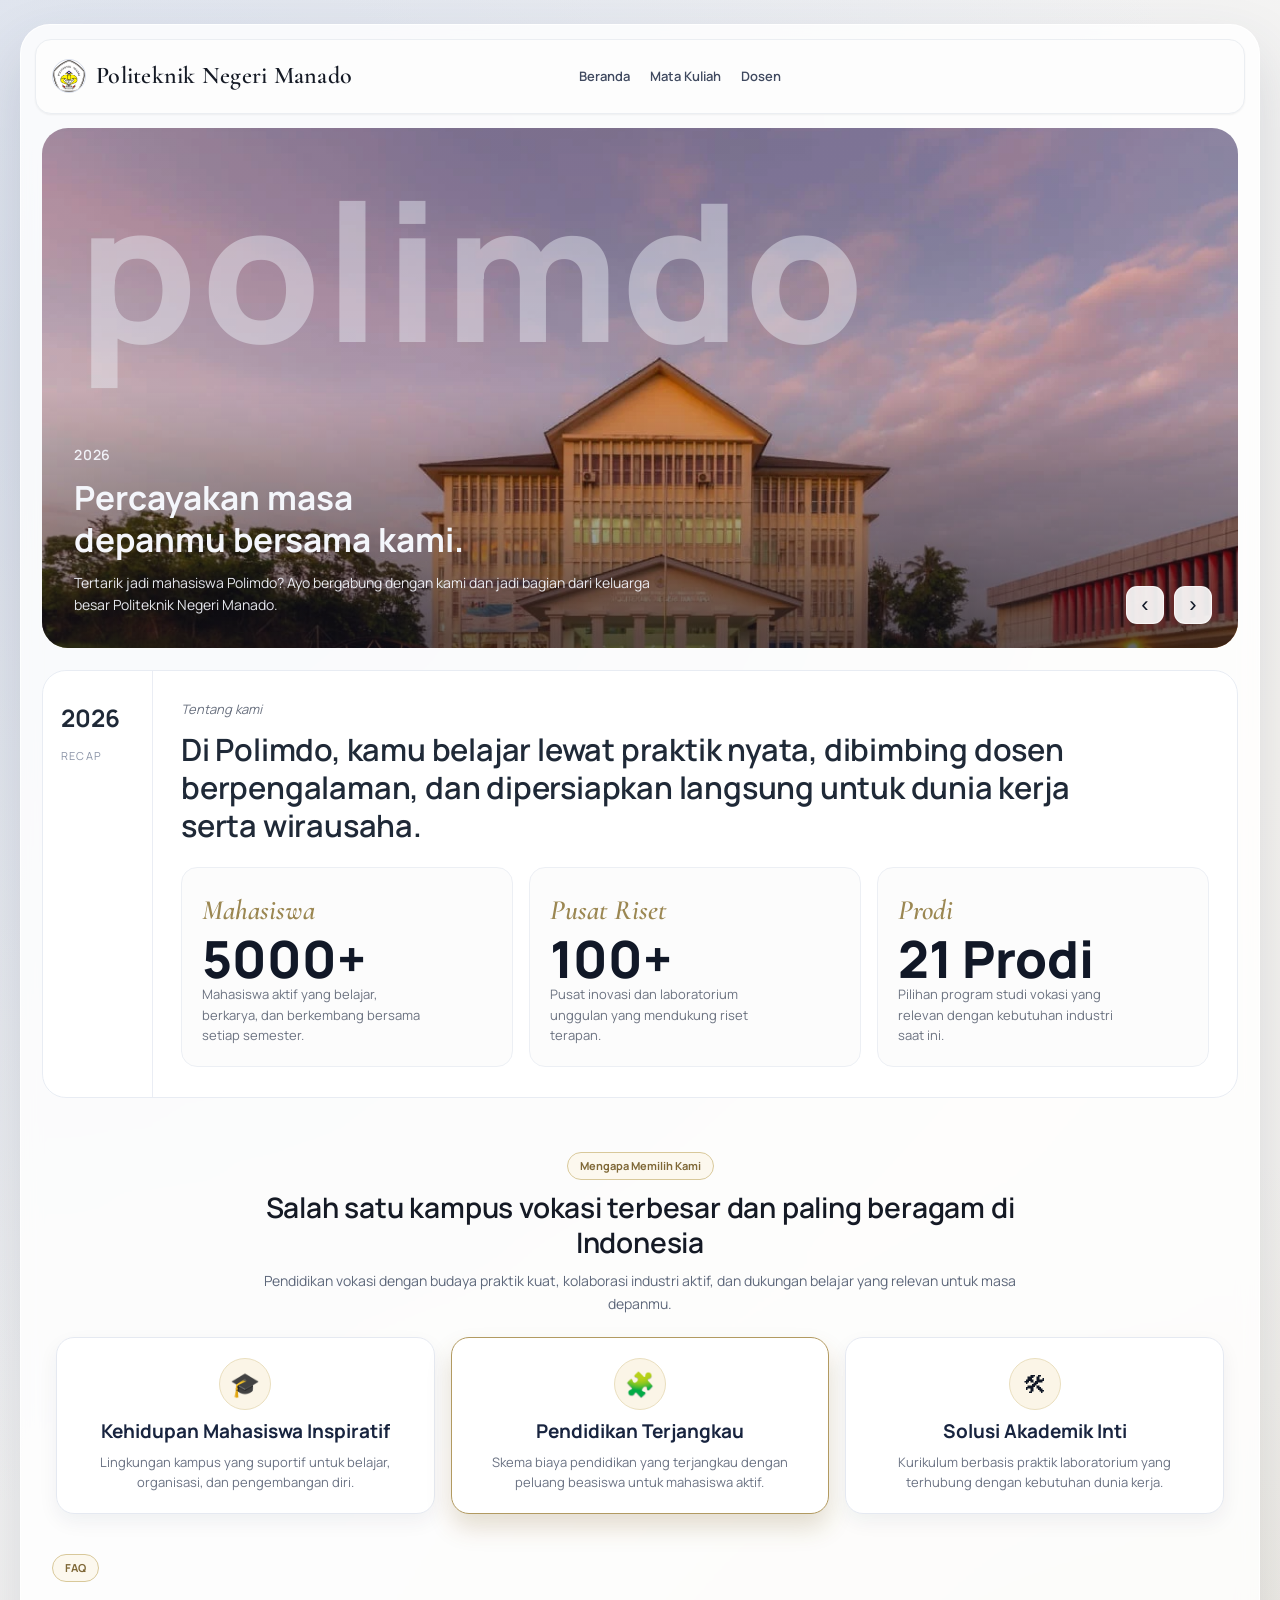
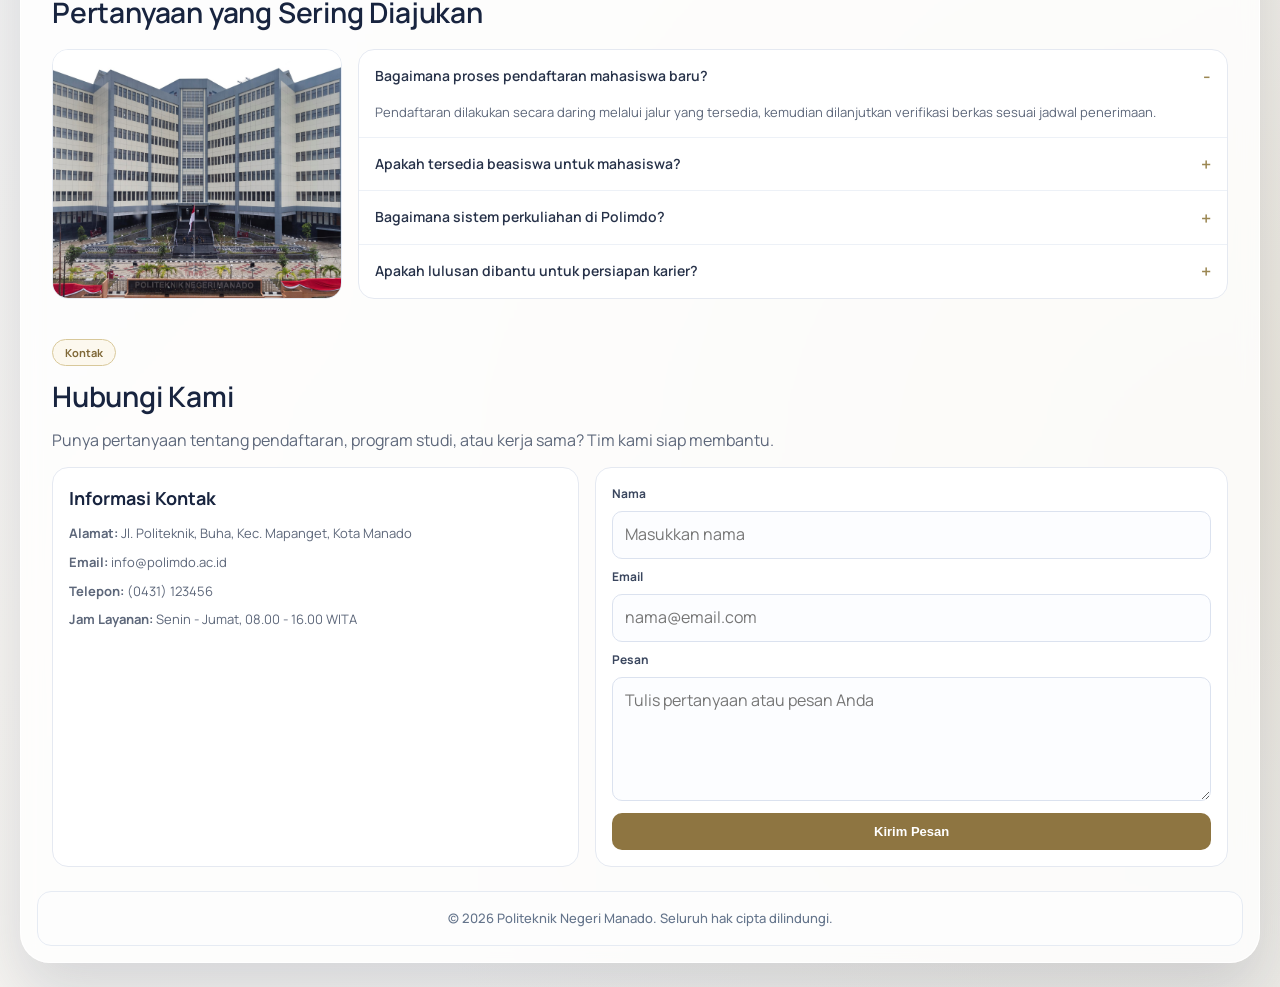
==== commit fd7334a8: "tambah contact" ====
--- a/page/index.html
+++ b/page/index.html
@@ -142,6 +142,35 @@
                 </div>
             </div>
         </section>
+
+        <section class="contact-section" aria-label="Kontak Politeknik Negeri Manado">
+            <p class="contact-chip">Kontak</p>
+            <h2>Hubungi Kami</h2>
+            <p class="contact-subtitle">Punya pertanyaan tentang pendaftaran, program studi, atau kerja sama? Tim kami siap membantu.</p>
+
+            <div class="contact-layout">
+                <article class="contact-info">
+                    <h3>Informasi Kontak</h3>
+                    <p><strong>Alamat:</strong> Jl. Politeknik, Buha, Kec. Mapanget, Kota Manado</p>
+                    <p><strong>Email:</strong> info@polimdo.ac.id</p>
+                    <p><strong>Telepon:</strong> (0431) 123456</p>
+                    <p><strong>Jam Layanan:</strong> Senin - Jumat, 08.00 - 16.00 WITA</p>
+                </article>
+
+                <form class="contact-form" action="#" method="post">
+                    <label for="nama">Nama</label>
+                    <input id="nama" name="nama" type="text" placeholder="Masukkan nama" required>
+
+                    <label for="email">Email</label>
+                    <input id="email" name="email" type="email" placeholder="nama@email.com" required>
+
+                    <label for="pesan">Pesan</label>
+                    <textarea id="pesan" name="pesan" rows="4" placeholder="Tulis pertanyaan atau pesan Anda" required></textarea>
+
+                    <button type="button">Kirim Pesan</button>
+                </form>
+            </div>
+        </section>
     </main>
 
     <footer class="site-footer">
--- a/assets/css/style.css
+++ b/assets/css/style.css
@@ -499,6 +499,104 @@
     line-height: 1.6;
 }
 
+.contact-section {
+    margin-top: 26px;
+    padding: 8px 10px 6px;
+}
+
+.contact-chip {
+    display: inline-flex;
+    align-items: center;
+    justify-content: center;
+    padding: 4px 12px;
+    border: 1px solid #d8c89a;
+    border-radius: 999px;
+    background: #fcf8ee;
+    font-size: 11px;
+    font-weight: 700;
+    color: #7f6837;
+    margin-bottom: 8px;
+}
+
+.contact-section h2 {
+    font-size: clamp(1.35rem, 2.2vw, 2rem);
+    margin: 0 0 8px;
+    color: #18243f;
+}
+
+.contact-subtitle {
+    margin: 0 0 14px;
+    color: #5d677a;
+    max-width: 760px;
+}
+
+.contact-layout {
+    display: grid;
+    grid-template-columns: 1fr 1.2fr;
+    gap: 16px;
+}
+
+.contact-info,
+.contact-form {
+    background: #ffffff;
+    border: 1px solid #e5e9f1;
+    border-radius: 16px;
+    padding: 16px;
+}
+
+.contact-info h3 {
+    margin-bottom: 10px;
+    color: #18243f;
+    font-size: 18px;
+}
+
+.contact-info p {
+    margin-bottom: 8px;
+    color: #5d677a;
+    font-size: 13px;
+    line-height: 1.6;
+}
+
+.contact-form {
+    display: flex;
+    flex-direction: column;
+    gap: 8px;
+}
+
+.contact-form label {
+    font-size: 12px;
+    font-weight: 700;
+    color: #3a465e;
+}
+
+.contact-form input,
+.contact-form textarea {
+    border: 1px solid #dbe2ef;
+    border-radius: 10px;
+    padding: 10px 12px;
+    font: inherit;
+    color: #1f2937;
+    background: #fcfdff;
+    outline: none;
+}
+
+.contact-form input:focus,
+.contact-form textarea:focus {
+    border-color: #b29a61;
+}
+
+.contact-form button {
+    margin-top: 4px;
+    border: none;
+    border-radius: 10px;
+    padding: 11px 14px;
+    background: #8e7541;
+    color: #ffffff;
+    font-size: 13px;
+    font-weight: 700;
+    cursor: pointer;
+}
+
 .site-footer {
     margin: 16px 2px 2px;
     padding: 16px 20px;
@@ -886,6 +984,15 @@
         min-height: 190px;
     }
 
+    .contact-section {
+        margin-top: 20px;
+        padding: 8px 2px 4px;
+    }
+
+    .contact-layout {
+        grid-template-columns: 1fr;
+    }
+
     .site-footer {
         margin: 12px 0 0;
         border-radius: 12px;
